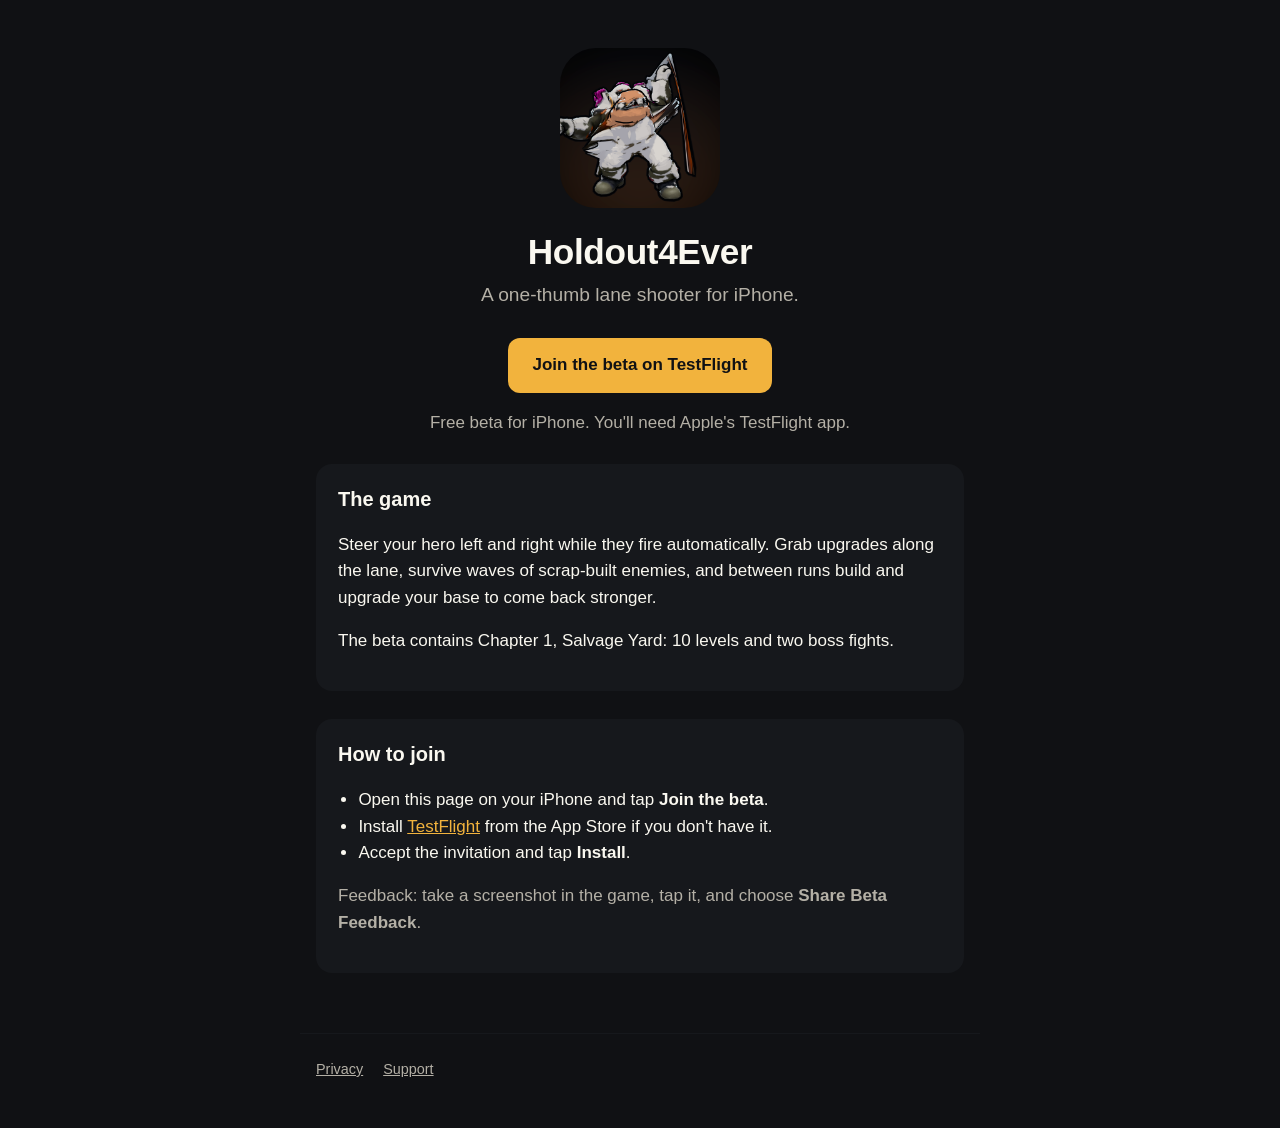
==== index.html @ 770d7c2e "Holdout4Ever site: home, privacy and support pages" ====
<!doctype html>
<html lang="en">
<head>
  <meta charset="utf-8">
  <meta name="viewport" content="width=device-width, initial-scale=1">
  <title>Holdout4Ever</title>
  <meta name="description" content="Holdout4Ever is a one-thumb lane shooter for iPhone. Steer, survive the waves, build your base. Join the beta on TestFlight.">
  <meta property="og:title" content="Holdout4Ever">
  <meta property="og:description" content="A one-thumb lane shooter for iPhone. Join the beta on TestFlight.">
  <meta property="og:image" content="https://holdout4ever.dadgar.se/img/icon-512.png">
  <link rel="icon" href="img/favicon.png">
  <link rel="apple-touch-icon" href="img/apple-touch-icon.png">
  <link rel="stylesheet" href="style.css">
</head>
<body>
<main>
  <section class="hero">
    <img src="img/icon-512.png" alt="Holdout4Ever app icon">
    <h1>Holdout4Ever</h1>
    <p class="tagline">A one-thumb lane shooter for iPhone.</p>
    <a class="button" href="https://testflight.apple.com/join/uf9PNABP">Join the beta on TestFlight</a>
    <p class="muted">Free beta for iPhone. You'll need Apple's TestFlight app.</p>
  </section>

  <div class="card">
    <h2>The game</h2>
    <p>Steer your hero left and right while they fire automatically. Grab upgrades along the lane, survive waves of scrap-built enemies, and between runs build and upgrade your base to come back stronger.</p>
    <p>The beta contains Chapter 1, Salvage Yard: 10 levels and two boss fights.</p>
  </div>

  <div class="card">
    <h2>How to join</h2>
    <ul>
      <li>Open this page on your iPhone and tap <strong>Join the beta</strong>.</li>
      <li>Install <a href="https://apps.apple.com/app/testflight/id899247664">TestFlight</a> from the App Store if you don't have it.</li>
      <li>Accept the invitation and tap <strong>Install</strong>.</li>
    </ul>
    <p class="muted">Feedback: take a screenshot in the game, tap it, and choose <strong>Share Beta Feedback</strong>.</p>
  </div>
</main>
<footer>
  <a href="privacy.html">Privacy</a>
  <a href="support.html">Support</a>
</footer>
</body>
</html>
---- style.css ----
/* Holdout4Ever shell palette, set 1 "warm sand" (approved 2026-11-14). */
:root {
  --bg: #101114;
  --surface: #16181C;
  --text: #FAF8F0;
  --text-2: #B4B0A6;
  --accent: #F2B33D;
}
* { box-sizing: border-box; }
html { -webkit-text-size-adjust: 100%; }
body {
  margin: 0;
  background: var(--bg);
  color: var(--text);
  font: 17px/1.55 -apple-system, BlinkMacSystemFont, "Segoe UI", Roboto, Helvetica, Arial, sans-serif;
}
main { max-width: 680px; margin: 0 auto; padding: 48px 16px 32px; }
a { color: var(--accent); }
a:focus-visible, .button:focus-visible { outline: 3px solid var(--accent); outline-offset: 3px; }
h1 { font-size: 2.2rem; line-height: 1.15; margin: 0 0 8px; letter-spacing: -0.01em; }
h2 { font-size: 1.25rem; margin: 32px 0 8px; }
.muted { color: var(--text-2); }
.hero { text-align: center; }
.hero img { width: 160px; height: 160px; border-radius: 36px; display: block; margin: 0 auto 24px; }
.tagline { font-size: 1.2rem; color: var(--text-2); margin: 0 0 28px; }
.button {
  display: inline-block; background: var(--accent); color: var(--bg);
  font-weight: 700; text-decoration: none; padding: 14px 24px; border-radius: 12px;
}
.card { background: var(--surface); border-radius: 16px; padding: 20px 22px; margin: 28px 0; }
.card h2 { margin-top: 0; }
ul { padding-left: 1.2em; }
nav.top { margin-bottom: 24px; }
footer { max-width: 680px; margin: 0 auto; padding: 24px 16px 48px; color: var(--text-2); font-size: 0.9rem; border-top: 1px solid var(--surface); }
footer a { color: var(--text-2); margin-right: 16px; }
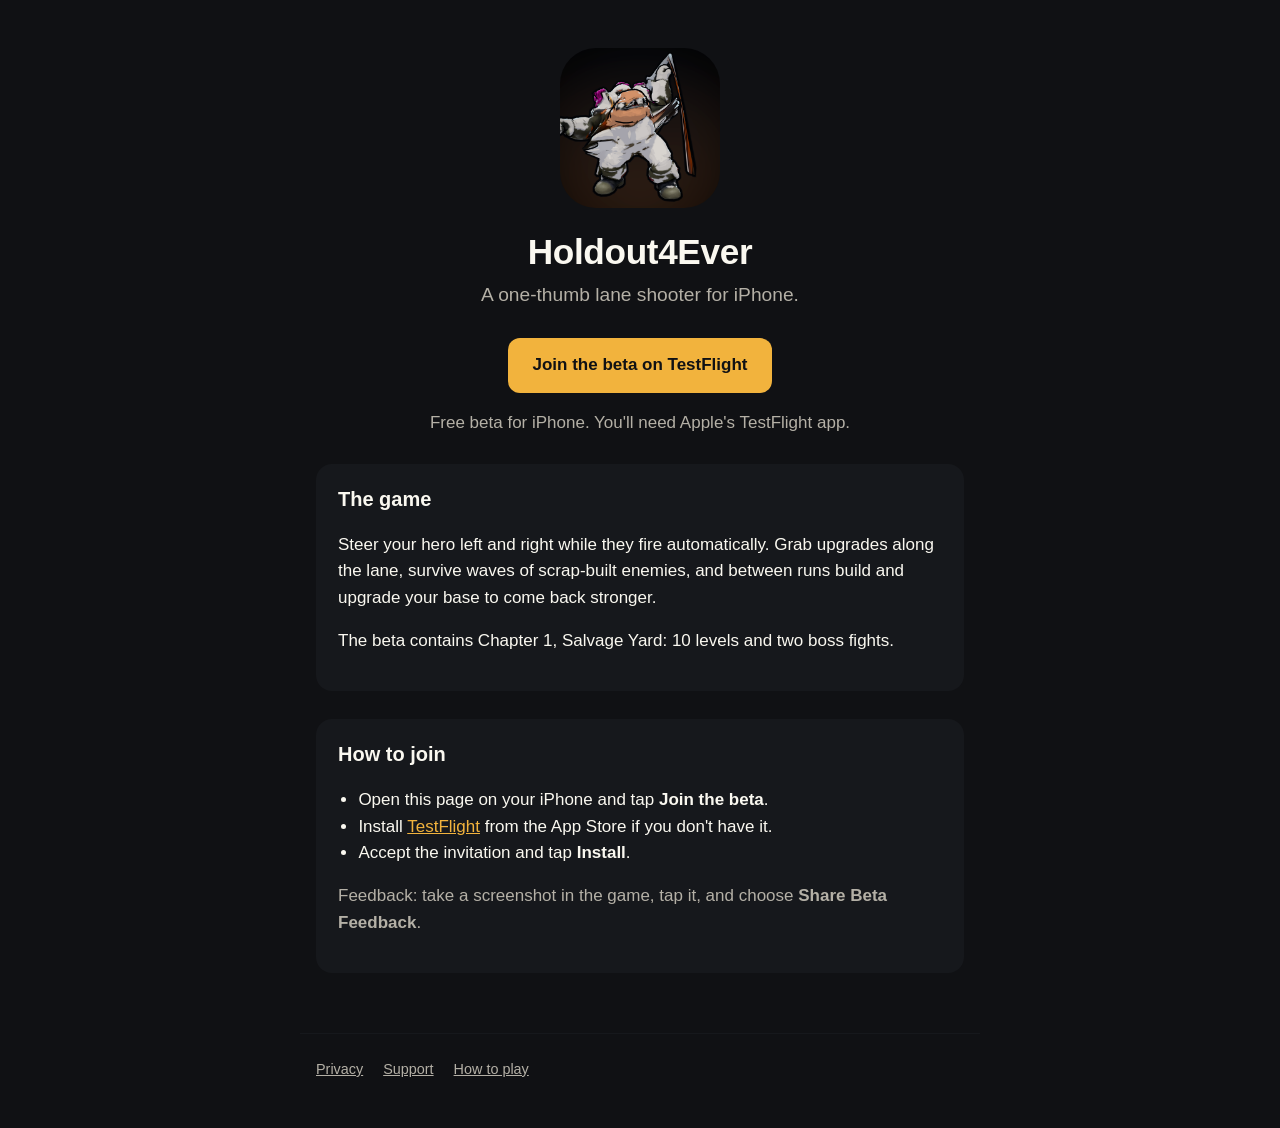
==== commit 5c0d5c0d: "How to play page (approved by the product owner 2026-11-26) and footer links" ====
--- a/index.html
+++ b/index.html
@@ -41,6 +41,7 @@
 <footer>
   <a href="privacy.html">Privacy</a>
   <a href="support.html">Support</a>
+  <a href="manual.html">How to play</a>
 </footer>
 </body>
 </html>
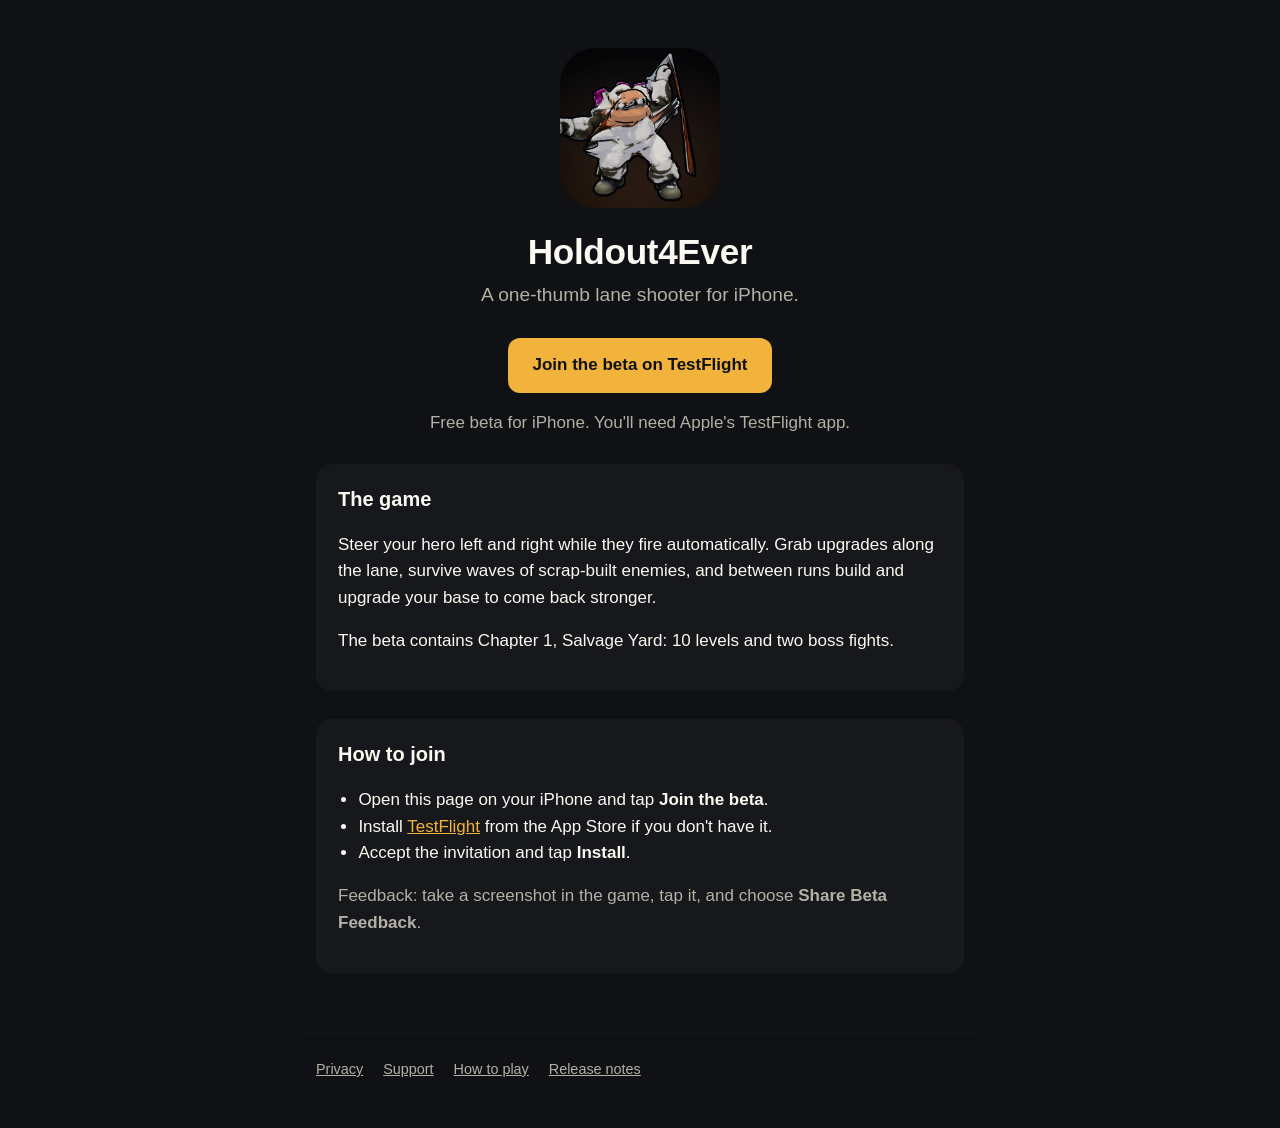
==== commit ac4ef135: "Release notes page (1.0.0, approved by the product owner 2026-11-26) and footer links" ====
--- a/index.html
+++ b/index.html
@@ -42,6 +42,7 @@
   <a href="privacy.html">Privacy</a>
   <a href="support.html">Support</a>
   <a href="manual.html">How to play</a>
+  <a href="release-notes.html">Release notes</a>
 </footer>
 </body>
 </html>
